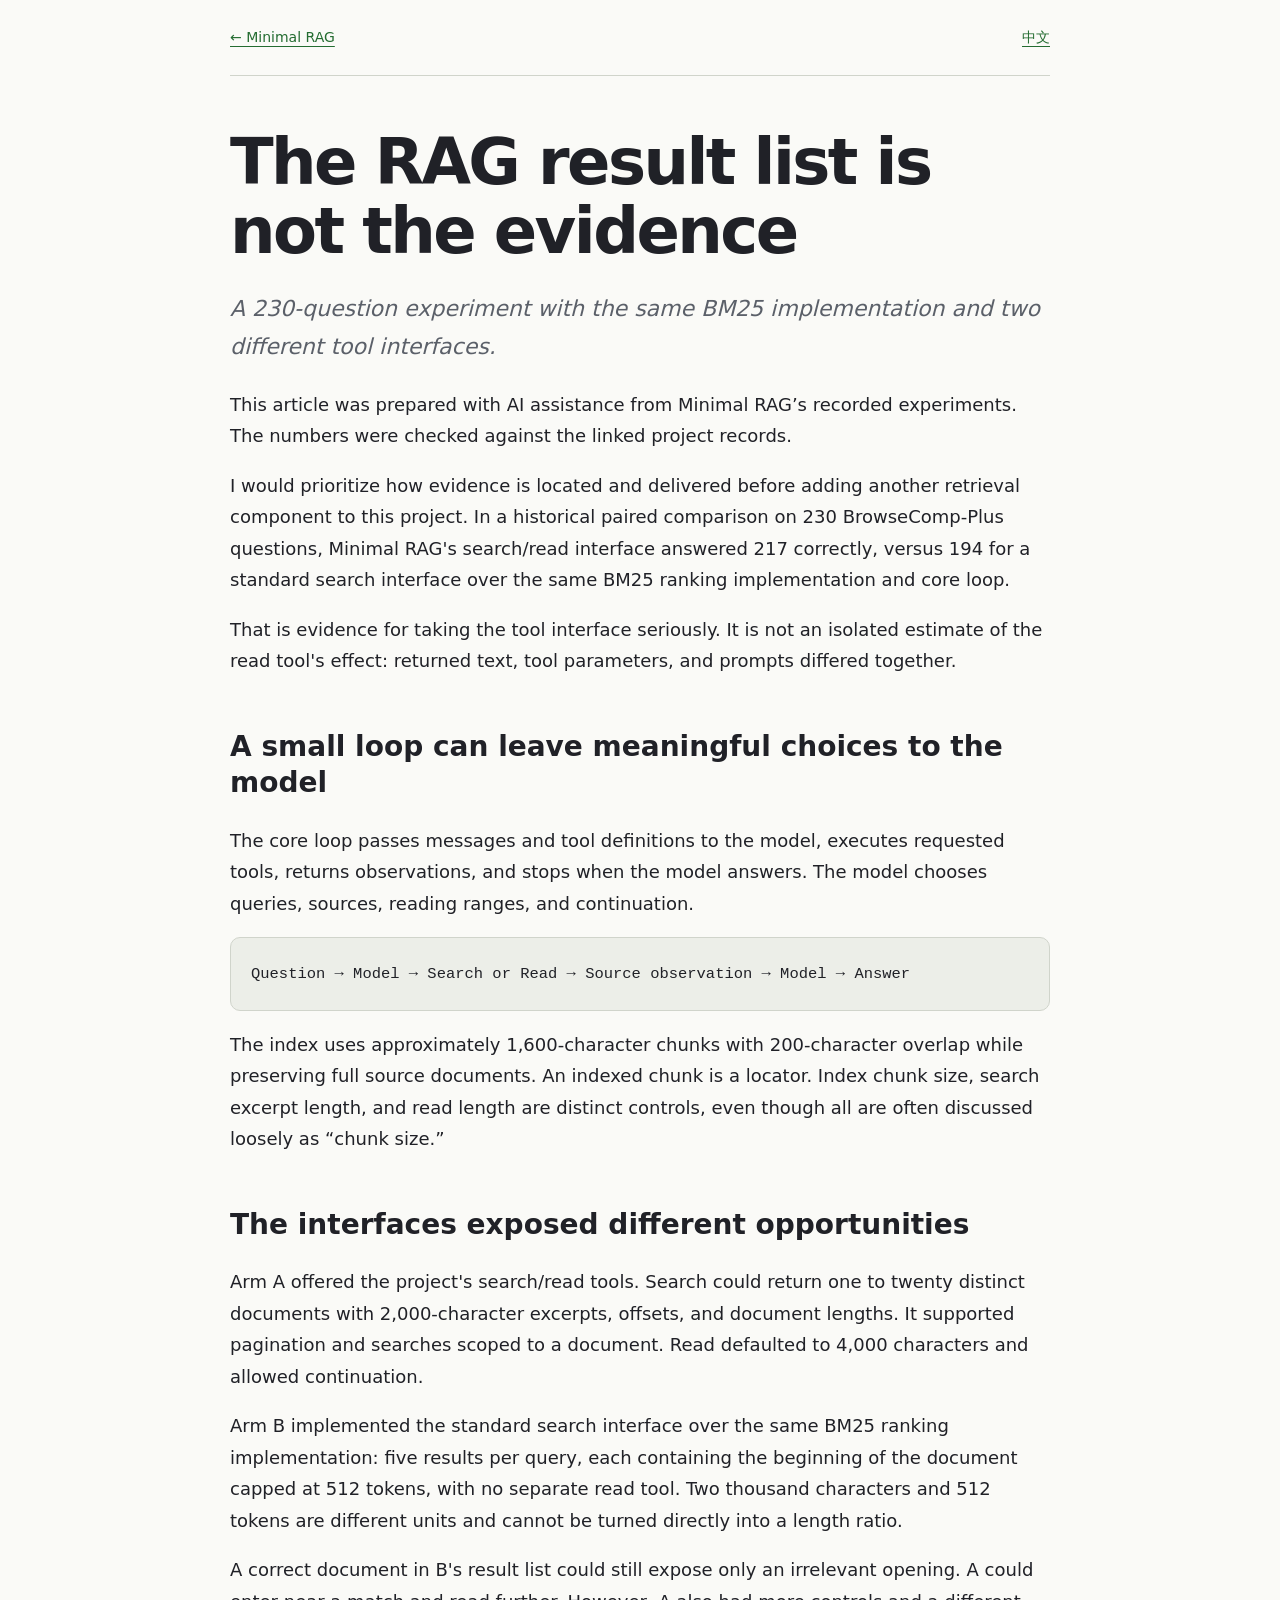
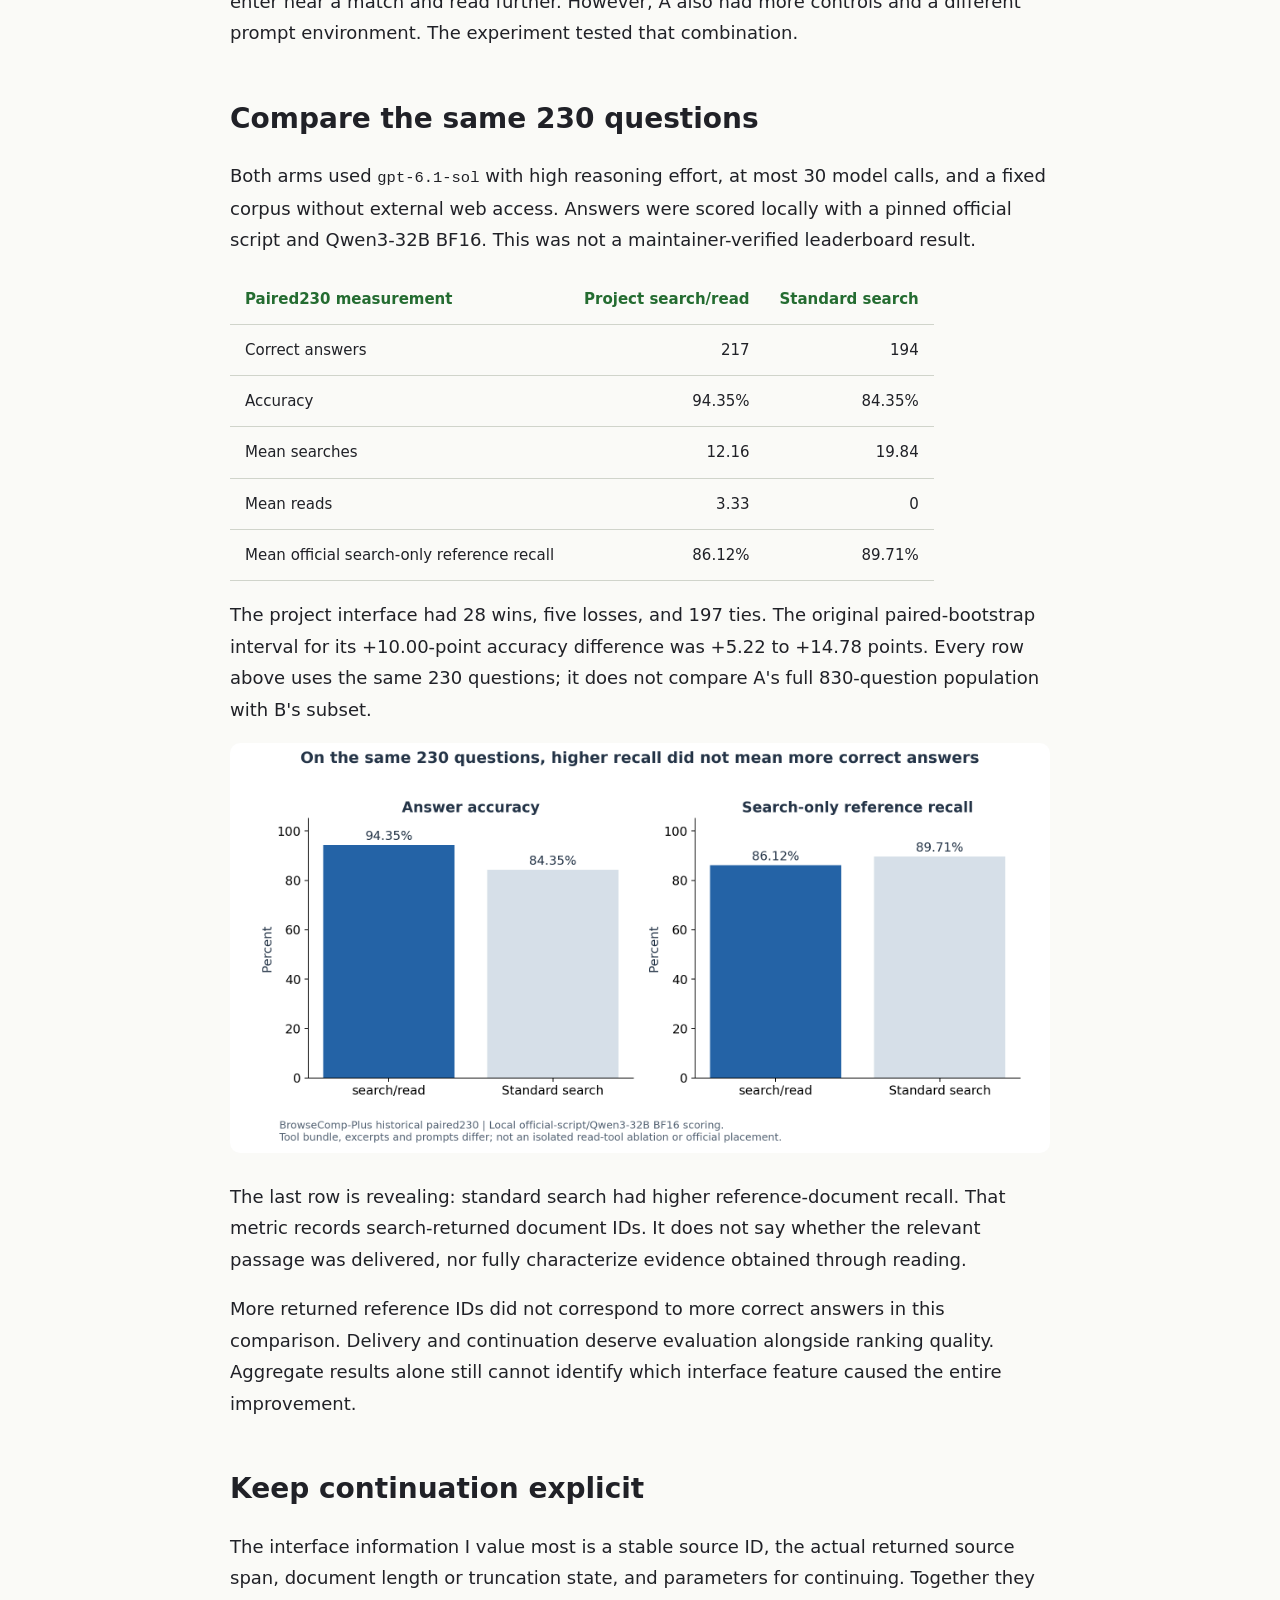
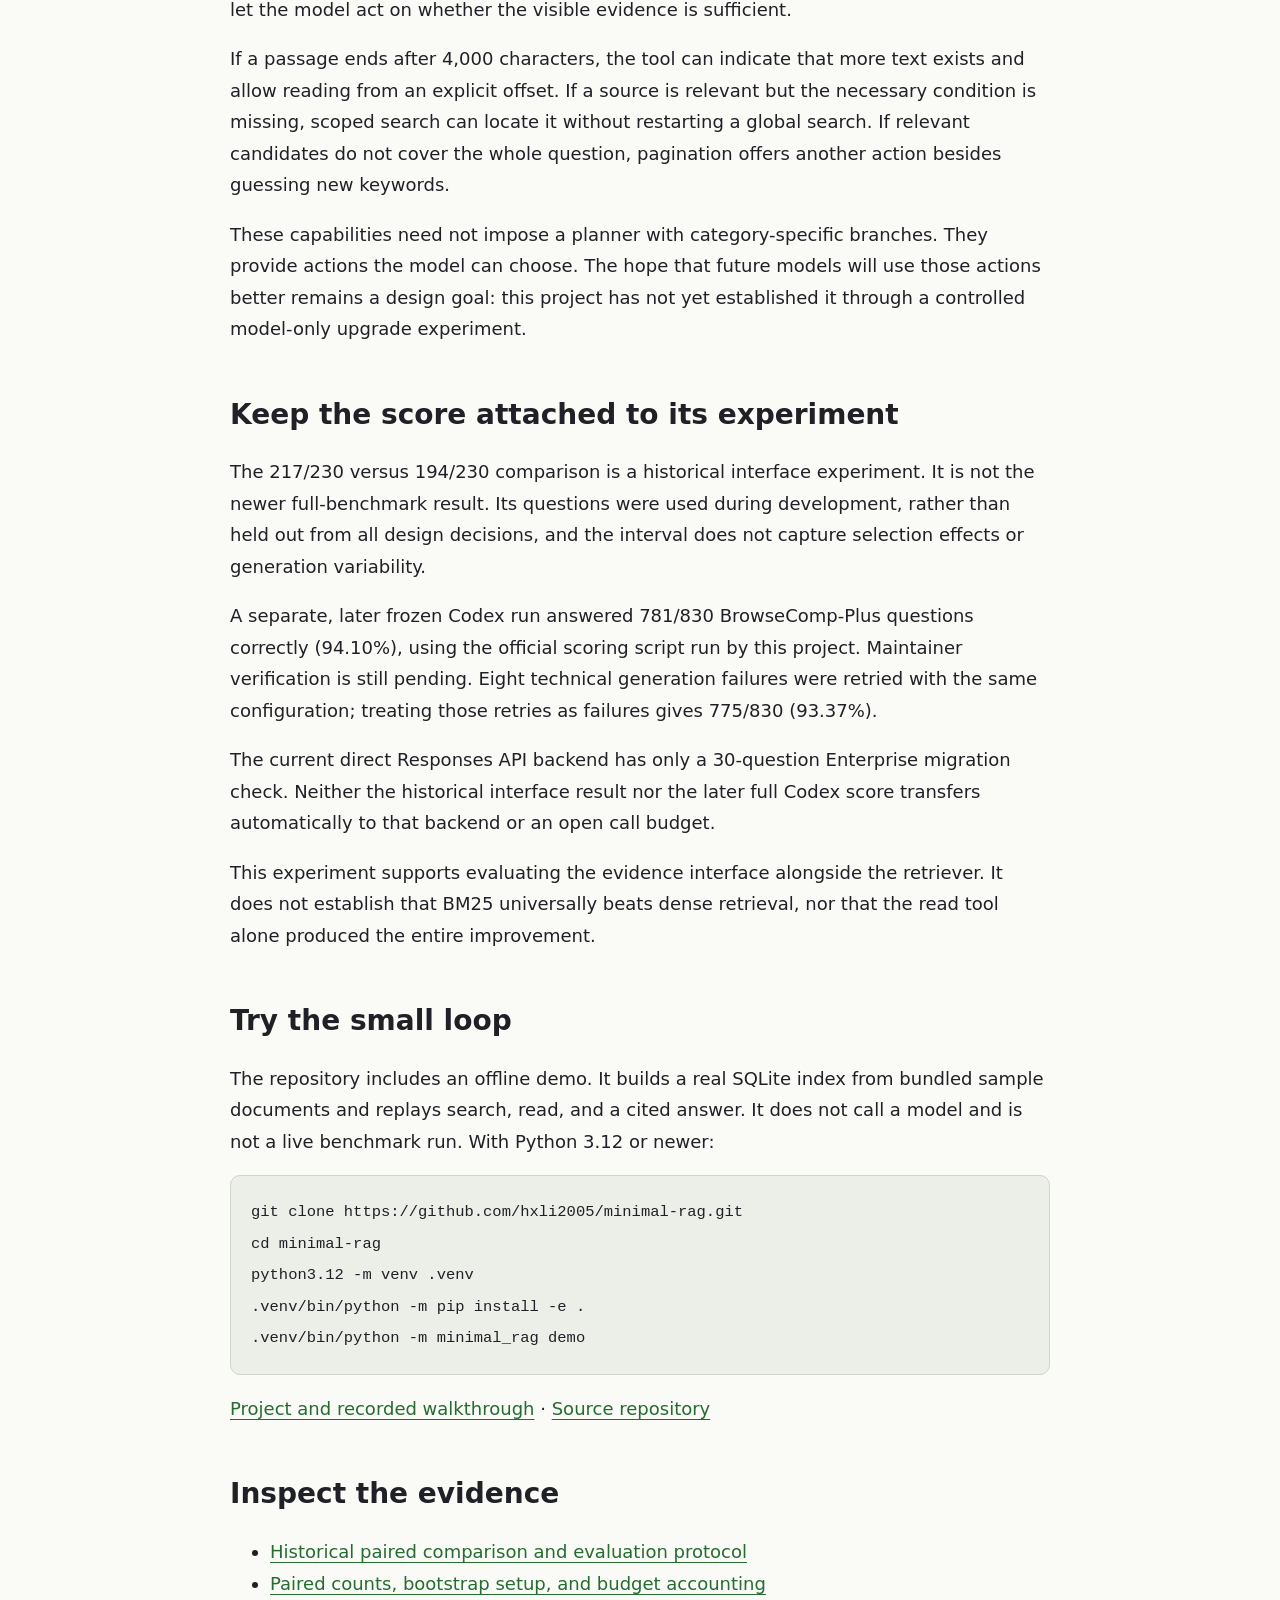
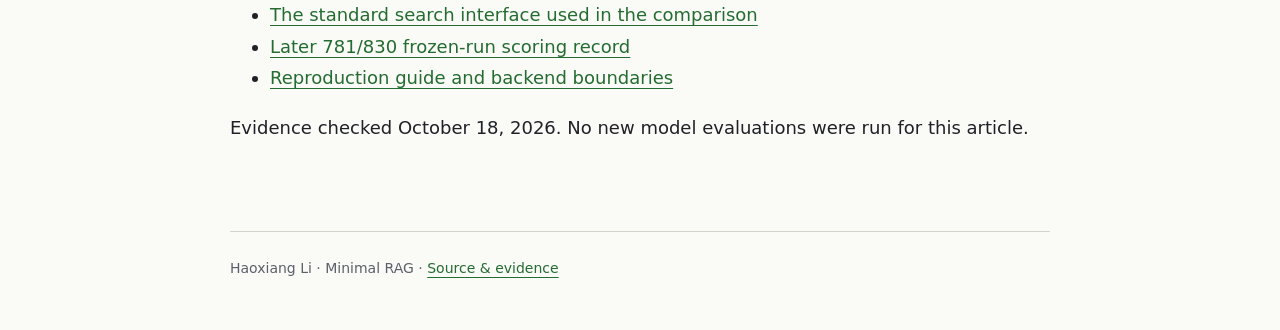
==== docs/notes/search-read/index.html @ 98865f76 "Publish bilingual evidence-interface case study" ====
<!doctype html><html lang="en"><head><meta charset="utf-8"><meta name="viewport" content="width=device-width,initial-scale=1"><title>The RAG result list is not the evidence — Minimal RAG</title><meta name="description" content="A historical 230-question paired experiment: 217 correct with search/read versus 194 with standard search over the same BM25 implementation."><link rel="canonical" href="https://hxli2005.github.io/minimal-rag/notes/search-read/"><link rel="alternate" hreflang="en" href="https://hxli2005.github.io/minimal-rag/notes/search-read/"><link rel="alternate" hreflang="zh-CN" href="https://hxli2005.github.io/minimal-rag/notes/search-read/zh/"><meta property="og:type" content="article"><meta property="og:title" content="The RAG result list is not the evidence"><meta property="og:description" content="A historical 230-question paired experiment: 217 correct with search/read versus 194 with standard search over the same BM25 implementation."><meta property="og:url" content="https://hxli2005.github.io/minimal-rag/notes/search-read/"><meta property="og:image" content="https://hxli2005.github.io/minimal-rag/assets/browsecomp-paired230.png"><meta name="twitter:card" content="summary_large_image"><link rel="stylesheet" href="../notes.css"><script type="application/ld+json">{"@context": "https://schema.org", "@type": "Article", "headline": "The RAG result list is not the evidence", "datePublished": "2026-10-18", "dateModified": "2026-10-18", "author": {"@type": "Person", "name": "Haoxiang Li"}, "inLanguage": "en", "mainEntityOfPage": "https://hxli2005.github.io/minimal-rag/notes/search-read/", "image": "https://hxli2005.github.io/minimal-rag/assets/browsecomp-paired230.png"}</script></head><body><nav><a href="https://hxli2005.github.io/minimal-rag/">← Minimal RAG</a><a lang="zh-CN" href="https://hxli2005.github.io/minimal-rag/notes/search-read/zh/">中文</a></nav><main><h1>The RAG result list is not the evidence</h1>
<p><em>A 230-question experiment with the same BM25 implementation and two different tool interfaces.</em></p>
<p>This article was prepared with AI assistance from Minimal RAG’s recorded experiments. The numbers were checked against the linked project records.</p>
<p>I would prioritize how evidence is located and delivered before adding another retrieval component to this project. In a historical paired comparison on 230 BrowseComp-Plus questions, Minimal RAG's search/read interface answered 217 correctly, versus 194 for a standard search interface over the same BM25 ranking implementation and core loop.</p>
<p>That is evidence for taking the tool interface seriously. It is not an isolated estimate of the read tool's effect: returned text, tool parameters, and prompts differed together.</p>
<h2>A small loop can leave meaningful choices to the model</h2>
<p>The core loop passes messages and tool definitions to the model, executes requested tools, returns observations, and stops when the model answers. The model chooses queries, sources, reading ranges, and continuation.</p>
<pre><code class="language-text">Question → Model → Search or Read → Source observation → Model → Answer
</code></pre>
<p>The index uses approximately 1,600-character chunks with 200-character overlap while preserving full source documents. An indexed chunk is a locator. Index chunk size, search excerpt length, and read length are distinct controls, even though all are often discussed loosely as “chunk size.”</p>
<h2>The interfaces exposed different opportunities</h2>
<p>Arm A offered the project's search/read tools. Search could return one to twenty distinct documents with 2,000-character excerpts, offsets, and document lengths. It supported pagination and searches scoped to a document. Read defaulted to 4,000 characters and allowed continuation.</p>
<p>Arm B implemented the standard search interface over the same BM25 ranking implementation: five results per query, each containing the beginning of the document capped at 512 tokens, with no separate read tool. Two thousand characters and 512 tokens are different units and cannot be turned directly into a length ratio.</p>
<p>A correct document in B's result list could still expose only an irrelevant opening. A could enter near a match and read further. However, A also had more controls and a different prompt environment. The experiment tested that combination.</p>
<h2>Compare the same 230 questions</h2>
<p>Both arms used <code>gpt-6.1-sol</code> with high reasoning effort, at most 30 model calls, and a fixed corpus without external web access. Answers were scored locally with a pinned official script and Qwen3-32B BF16. This was not a maintainer-verified leaderboard result.</p>
<table>
<thead>
<tr>
<th>Paired230 measurement</th>
<th style="text-align: right;">Project search/read</th>
<th style="text-align: right;">Standard search</th>
</tr>
</thead>
<tbody>
<tr>
<td>Correct answers</td>
<td style="text-align: right;">217</td>
<td style="text-align: right;">194</td>
</tr>
<tr>
<td>Accuracy</td>
<td style="text-align: right;">94.35%</td>
<td style="text-align: right;">84.35%</td>
</tr>
<tr>
<td>Mean searches</td>
<td style="text-align: right;">12.16</td>
<td style="text-align: right;">19.84</td>
</tr>
<tr>
<td>Mean reads</td>
<td style="text-align: right;">3.33</td>
<td style="text-align: right;">0</td>
</tr>
<tr>
<td>Mean official search-only reference recall</td>
<td style="text-align: right;">86.12%</td>
<td style="text-align: right;">89.71%</td>
</tr>
</tbody>
</table>
<p>The project interface had 28 wins, five losses, and 197 ties. The original paired-bootstrap interval for its +10.00-point accuracy difference was +5.22 to +14.78 points. Every row above uses the same 230 questions; it does not compare A's full 830-question population with B's subset.</p>
<p><img alt="Accuracy and search-only recall on paired questions" src="../../assets/browsecomp-paired230.png" /></p>
<p>The last row is revealing: standard search had higher reference-document recall. That metric records search-returned document IDs. It does not say whether the relevant passage was delivered, nor fully characterize evidence obtained through reading.</p>
<p>More returned reference IDs did not correspond to more correct answers in this comparison. Delivery and continuation deserve evaluation alongside ranking quality. Aggregate results alone still cannot identify which interface feature caused the entire improvement.</p>
<h2>Keep continuation explicit</h2>
<p>The interface information I value most is a stable source ID, the actual returned source span, document length or truncation state, and parameters for continuing. Together they let the model act on whether the visible evidence is sufficient.</p>
<p>If a passage ends after 4,000 characters, the tool can indicate that more text exists and allow reading from an explicit offset. If a source is relevant but the necessary condition is missing, scoped search can locate it without restarting a global search. If relevant candidates do not cover the whole question, pagination offers another action besides guessing new keywords.</p>
<p>These capabilities need not impose a planner with category-specific branches. They provide actions the model can choose. The hope that future models will use those actions better remains a design goal: this project has not yet established it through a controlled model-only upgrade experiment.</p>
<h2>Keep the score attached to its experiment</h2>
<p>The 217/230 versus 194/230 comparison is a historical interface experiment. It is not the newer full-benchmark result. Its questions were used during development, rather than held out from all design decisions, and the interval does not capture selection effects or generation variability.</p>
<p>A separate, later frozen Codex run answered 781/830 BrowseComp-Plus questions correctly (94.10%), using the official scoring script run by this project. Maintainer verification is still pending. Eight technical generation failures were retried with the same configuration; treating those retries as failures gives 775/830 (93.37%).</p>
<p>The current direct Responses API backend has only a 30-question Enterprise migration check. Neither the historical interface result nor the later full Codex score transfers automatically to that backend or an open call budget.</p>
<p>This experiment supports evaluating the evidence interface alongside the retriever. It does not establish that BM25 universally beats dense retrieval, nor that the read tool alone produced the entire improvement.</p>
<h2>Try the small loop</h2>
<p>The repository includes an offline demo. It builds a real SQLite index from bundled sample documents and replays search, read, and a cited answer. It does not call a model and is not a live benchmark run. With Python 3.12 or newer:</p>
<pre><code class="language-bash">git clone https://github.com/hxli2005/minimal-rag.git
cd minimal-rag
python3.12 -m venv .venv
.venv/bin/python -m pip install -e .
.venv/bin/python -m minimal_rag demo
</code></pre>
<p><a href="https://hxli2005.github.io/minimal-rag/">Project and recorded walkthrough</a> · <a href="https://github.com/hxli2005/minimal-rag">Source repository</a></p>
<h2>Inspect the evidence</h2>
<ul>
<li><a href="https://github.com/hxli2005/minimal-rag/blob/a615b3313dce7bf1cc98801c4ba1993f25f2803a/experiments/reports/browsecomp-final-20261015.md">Historical paired comparison and evaluation protocol</a></li>
<li><a href="https://github.com/hxli2005/minimal-rag/blob/a615b3313dce7bf1cc98801c4ba1993f25f2803a/experiments/browsecomp-final-20261015/summary.json">Paired counts, bootstrap setup, and budget accounting</a></li>
<li><a href="https://github.com/hxli2005/minimal-rag/blob/a615b3313dce7bf1cc98801c4ba1993f25f2803a/experiments/browsecomp-full-20261015/standard_tools.py">The standard search interface used in the comparison</a></li>
<li><a href="https://github.com/hxli2005/minimal-rag/blob/a615b3313dce7bf1cc98801c4ba1993f25f2803a/experiments/browsecomp-frozen-judge-20261017/result.json">Later 781/830 frozen-run scoring record</a></li>
<li><a href="https://github.com/hxli2005/minimal-rag/blob/a615b3313dce7bf1cc98801c4ba1993f25f2803a/REPRODUCE.md">Reproduction guide and backend boundaries</a></li>
</ul>
<p>Evidence checked October 18, 2026. No new model evaluations were run for this article.</p></main><footer>Haoxiang Li · Minimal RAG · <a href="https://github.com/hxli2005/minimal-rag">Source & evidence</a></footer></body></html>
---- docs/notes/notes.css ----
*{box-sizing:border-box}html{color-scheme:dark light}body{margin:0;background:#0d0e11;color:#f3f2ed;font:18px/1.75 system-ui,-apple-system,"PingFang SC",sans-serif}a{color:#a9df61;text-underline-offset:4px}nav,main,footer{width:min(100% - 40px,820px);margin:auto}nav{padding:25px 0;display:flex;justify-content:space-between;border-bottom:1px solid #34363c;font-size:14px;gap:20px}main{padding:52px 0 70px}h1{font-size:clamp(38px,6vw,64px);line-height:1.08;letter-spacing:-.04em;margin:0 0 24px}h2{font-size:28px;line-height:1.3;margin-top:52px}p,li{max-width:76ch}main>p:first-of-type{font-size:22px;color:#b8bdc6}code{font-size:.86em;font-family:ui-monospace,monospace}pre{background:#171a21;border:1px solid #34363c;padding:20px;overflow:auto;border-radius:10px}table{border-collapse:collapse;width:100%;font-size:15px;display:block;overflow:auto}th,td{padding:12px 15px;border-bottom:1px solid #34363c;text-align:left}th{color:#a9df61}img{max-width:100%;height:auto;background:white;border-radius:10px}footer{font-size:14px;padding:24px 0 50px;border-top:1px solid #34363c;color:#a2a8b3}@media(prefers-color-scheme:light){body{background:#fafaf7;color:#202127}a{color:#246c31}main>p:first-of-type,footer{color:#5b6069}pre{background:#eceee8;border-color:#d0d4cb}nav,footer,th,td{border-color:#d0d4cb}th{color:#246c31}}
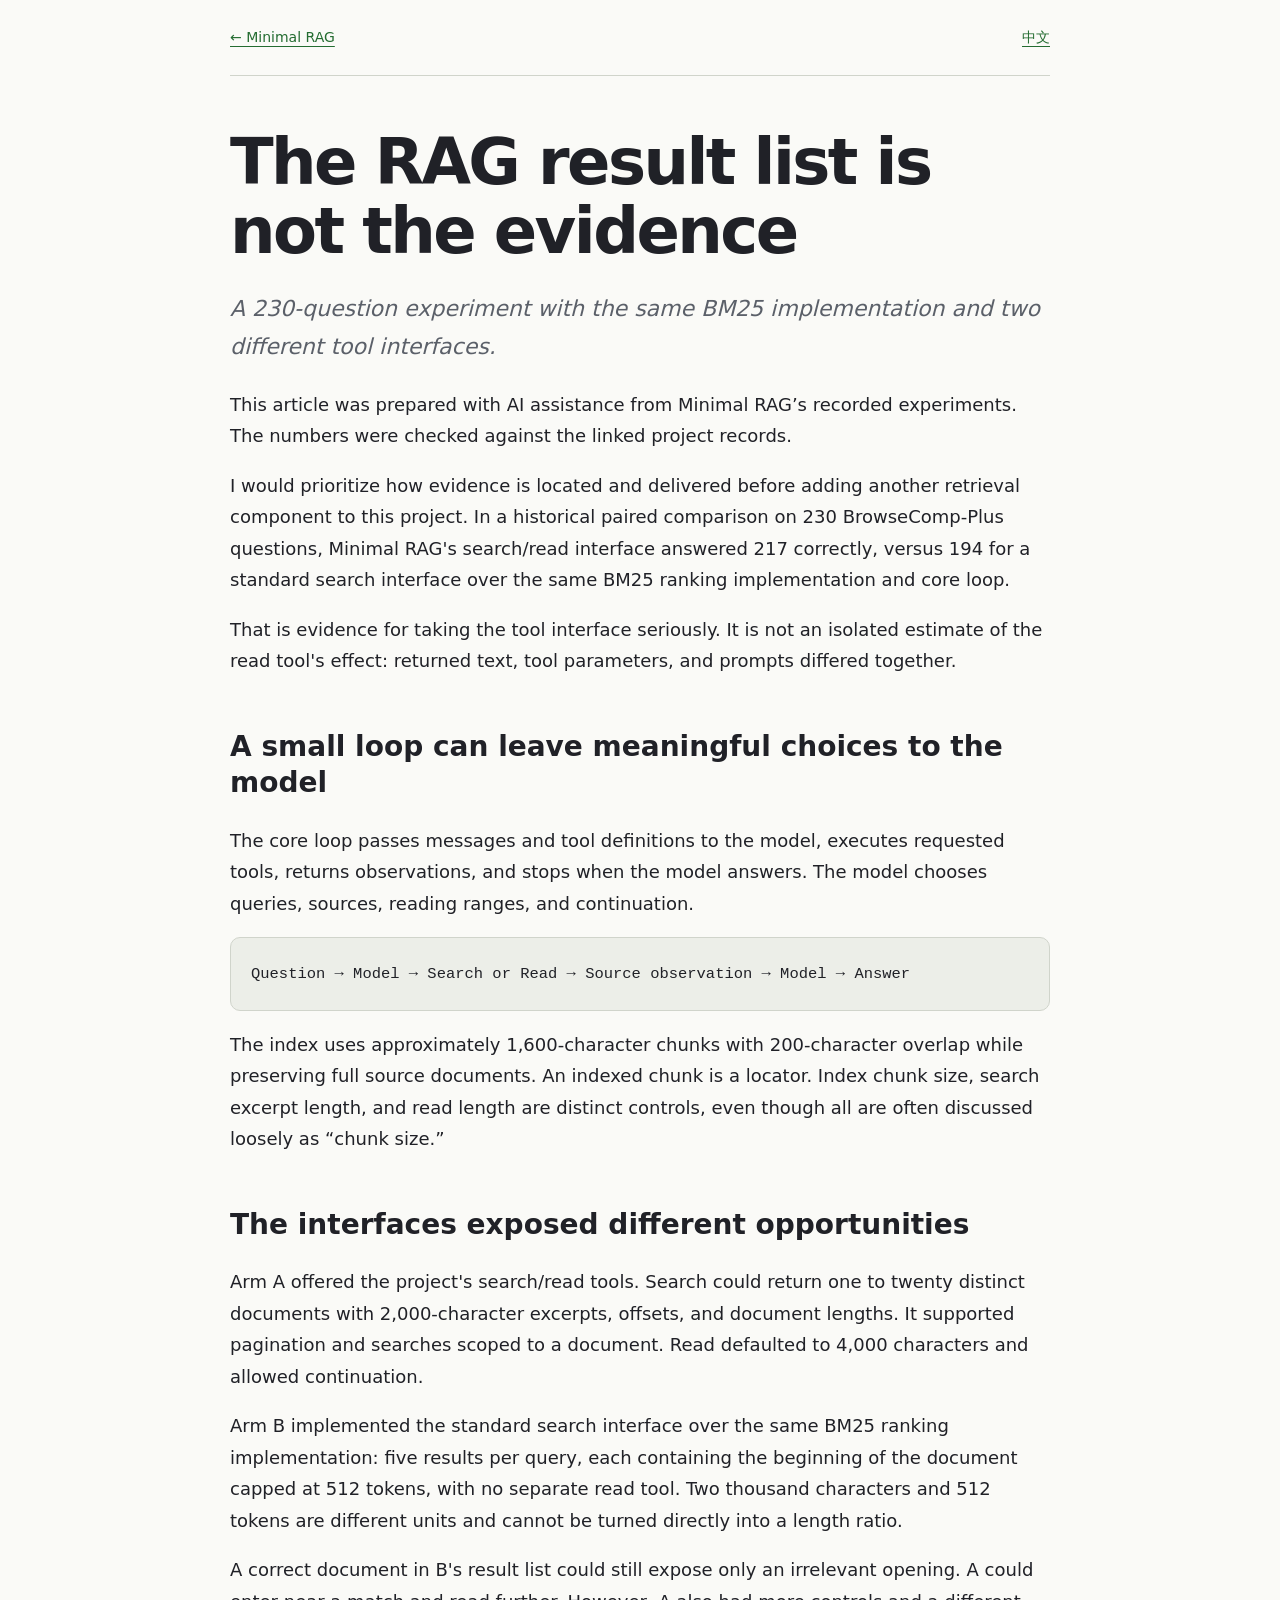
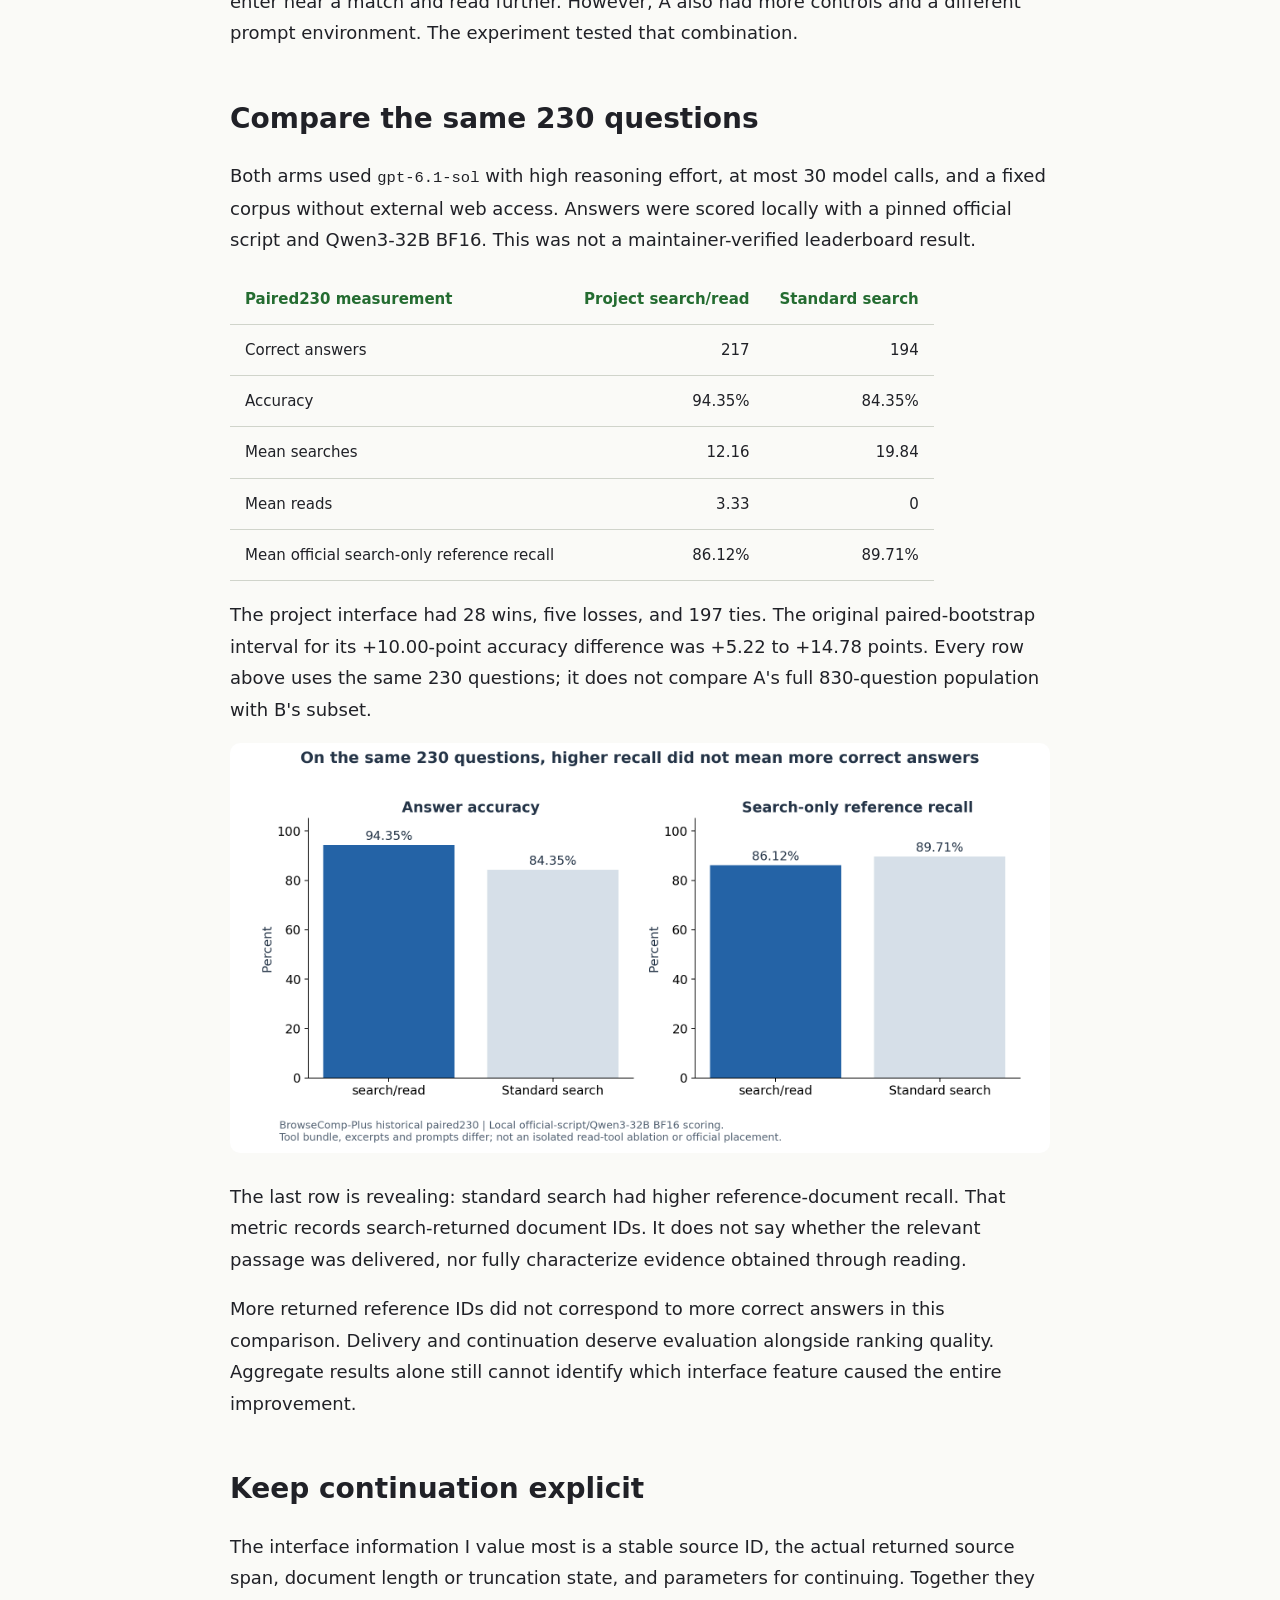
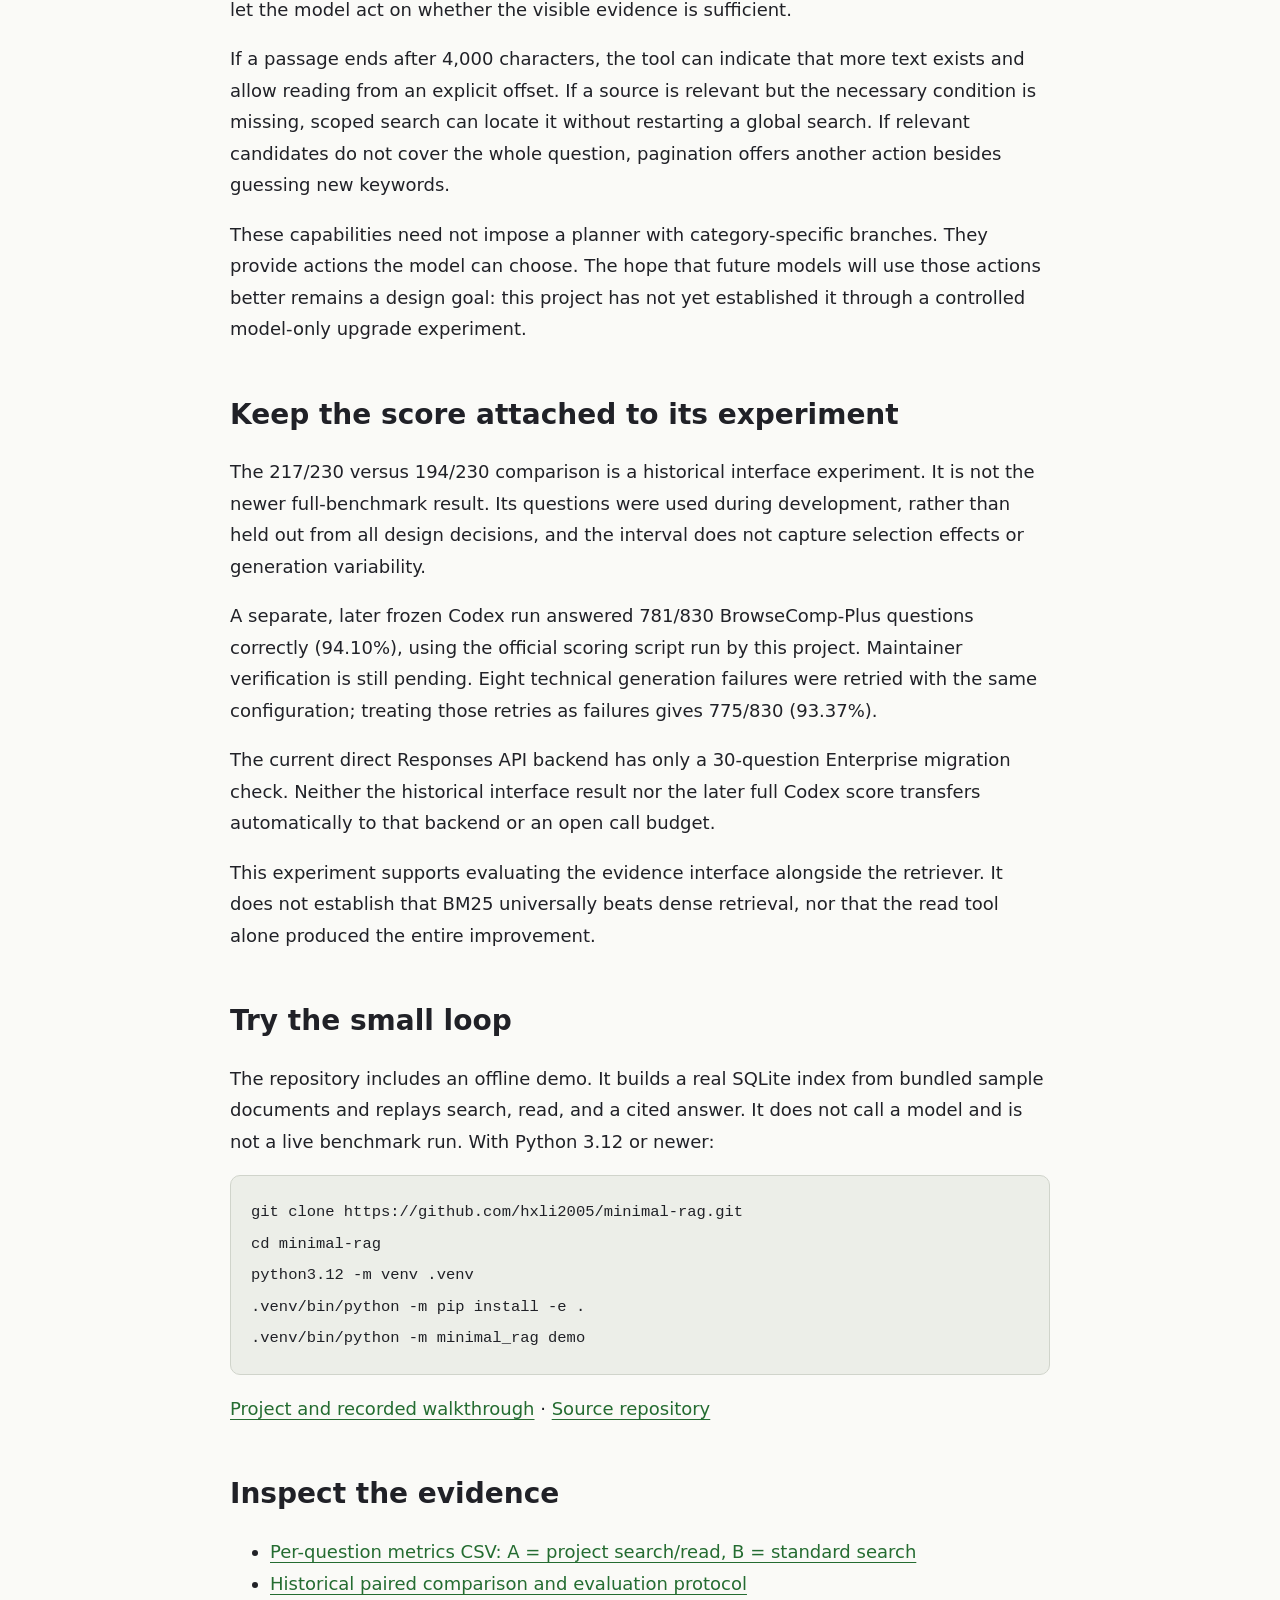
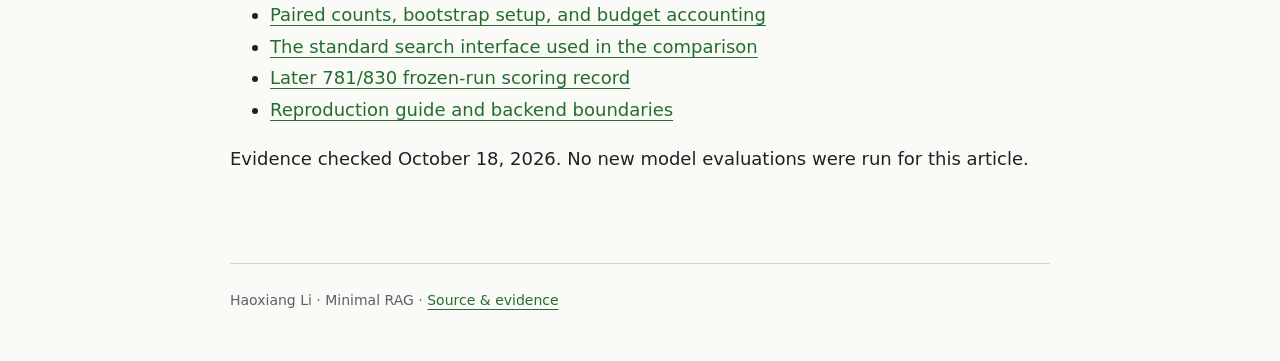
==== commit 56c8acdb: "Publish the historical paired interface metrics CSV" ====
--- a/docs/notes/search-read/index.html
+++ b/docs/notes/search-read/index.html
@@ -74,6 +74,7 @@
 <p><a href="https://hxli2005.github.io/minimal-rag/">Project and recorded walkthrough</a> · <a href="https://github.com/hxli2005/minimal-rag">Source repository</a></p>
 <h2>Inspect the evidence</h2>
 <ul>
+<li><a href="https://hxli2005.github.io/minimal-rag/assets/browsecomp-paired230.csv">Per-question metrics CSV: A = project search/read, B = standard search</a></li>
 <li><a href="https://github.com/hxli2005/minimal-rag/blob/a615b3313dce7bf1cc98801c4ba1993f25f2803a/experiments/reports/browsecomp-final-20261015.md">Historical paired comparison and evaluation protocol</a></li>
 <li><a href="https://github.com/hxli2005/minimal-rag/blob/a615b3313dce7bf1cc98801c4ba1993f25f2803a/experiments/browsecomp-final-20261015/summary.json">Paired counts, bootstrap setup, and budget accounting</a></li>
 <li><a href="https://github.com/hxli2005/minimal-rag/blob/a615b3313dce7bf1cc98801c4ba1993f25f2803a/experiments/browsecomp-full-20261015/standard_tools.py">The standard search interface used in the comparison</a></li>
